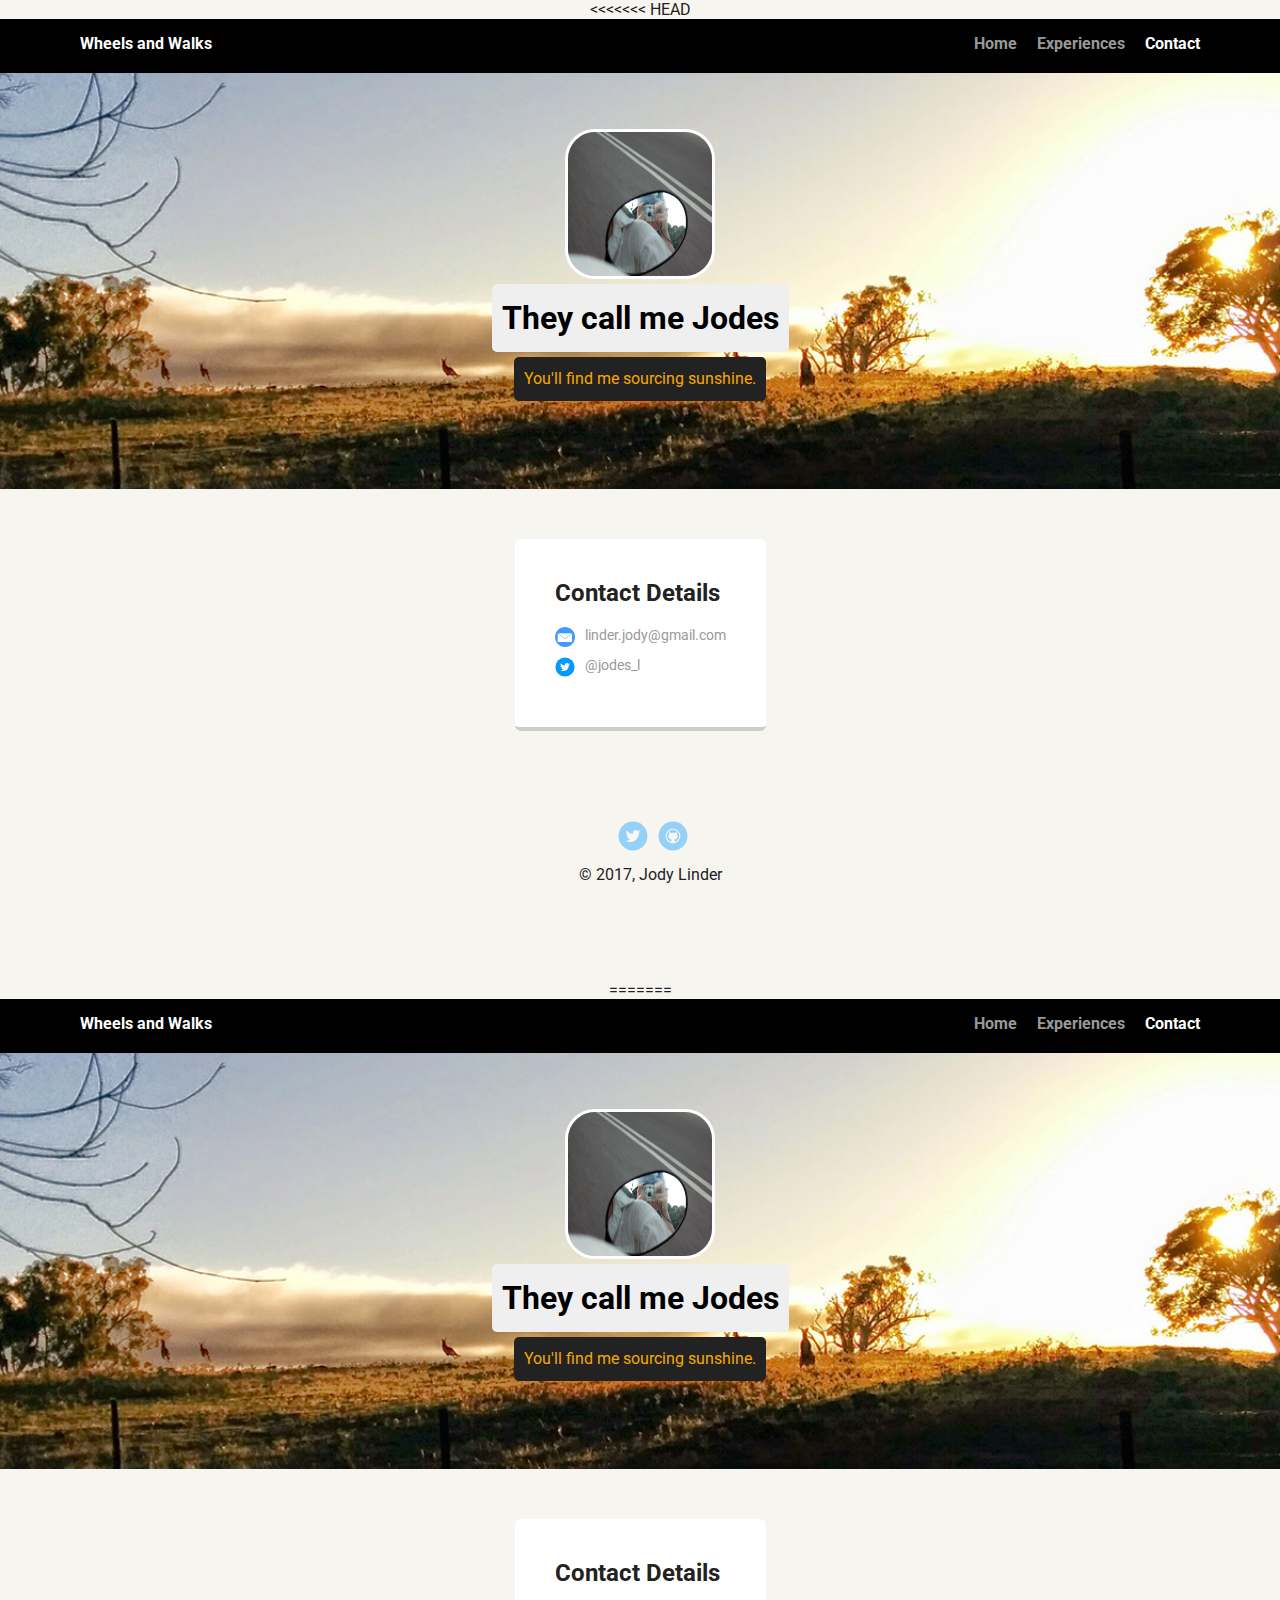
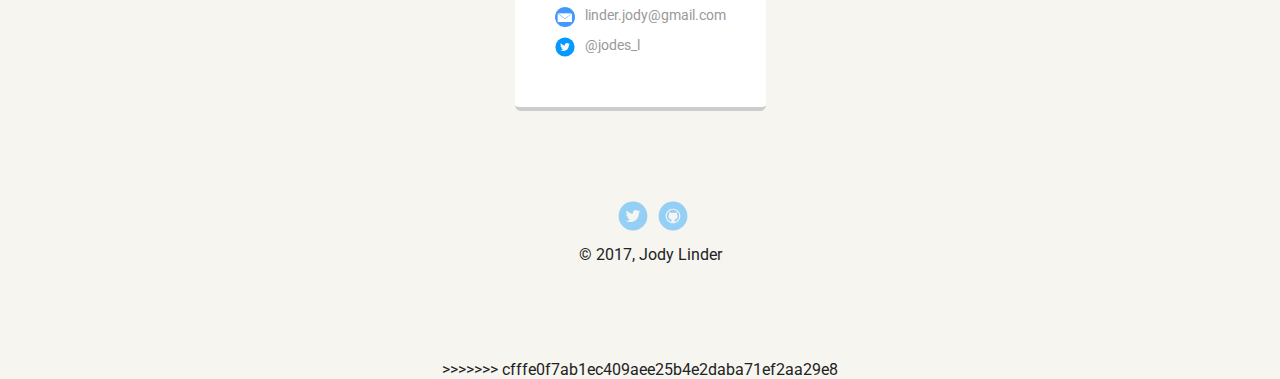
==== Contact.html @ a6c90b96 "added project files to github" ====
<<<<<<< HEAD
<!doctype html>
<html lang="en">
<head>
  <meta charset="utf-8">
  <title>Wheels and Walks</title>
  <meta name="viewport" content="width=device-width, initial-scale=1.0">
  <link rel="stylesheet" href="styles.css">
  <link href="https://fonts.googleapis.com/css?family=Muli%7CRoboto:400,300,500,700,900" rel="stylesheet"></head>
  <body>

   <div class="main-nav">
        <ul class="nav">
          <li class="name">Wheels and Walks</li>
          <li><a href="index.html">Home</a></li>
          <li><a href="experiences.html" >Experiences</a></li>
		  <li><a href="Contact.html" class="selected">Contact</a></li>
		  
        </ul>
    </div>

    <header>
      <img src="images/profile3.png" alt="Photograph of Jody Linder" class="profile-image">
      <h1 class="tag name">They call me Jodes</h1>
      <p class="tag location">You'll find me sourcing sunshine.</p>
    </header>
	
	<main class="flex">
	  	  
	  <div class="contact">	
			<h2>Contact Details</h2>
			<ul class="contact-info">
				<li class="mail"><a href="mailto:linder.jody@gmail.com">linder.jody@gmail.com</a><li>
				<li class="tweet"><a href="http://twitter.com/intent/tweet?screen_name=jodes_l" target="_blank">@jodes_l</a></li>
	  </ul>
	  </div>	
		      
	  </main>
    <footer>
      <ul>
        <li><a href="https://twitter.com/jodes_l?lang=en" target="_blank" class="social twitter">Twitter</a></li>       
        <li><a href="https://github.com/Ruku3" target="_blank" class="social github">Github</a></li>
      </ul>
      <p class="copyright">&copy; 2017, Jody Linder</p>
    </footer>
  </body>
  </html>
=======
<!doctype html>
<html lang="en">
<head>
  <meta charset="utf-8">
  <title>Wheels and Walks</title>
  <meta name="viewport" content="width=device-width, initial-scale=1.0">
  <link rel="stylesheet" href="styles.css">
  <link href="https://fonts.googleapis.com/css?family=Muli%7CRoboto:400,300,500,700,900" rel="stylesheet"></head>
  <body>

   <div class="main-nav">
        <ul class="nav">
          <li class="name">Wheels and Walks</li>
          <li><a href="index.html">Home</a></li>
          <li><a href="experiences.html" >Experiences</a></li>
		  <li><a href="Contact.html" class="selected">Contact</a></li>
		  
        </ul>
    </div>

    <header>
      <img src="images/profile3.png" alt="Photograph of Jody Linder" class="profile-image">
      <h1 class="tag name">They call me Jodes</h1>
      <p class="tag location">You'll find me sourcing sunshine.</p>
    </header>
	
	<main class="flex">
	  	  
	  <div class="contact">	
			<h2>Contact Details</h2>
			<ul class="contact-info">
				<li class="mail"><a href="mailto:linder.jody@gmail.com">linder.jody@gmail.com</a><li>
				<li class="tweet"><a href="http://twitter.com/intent/tweet?screen_name=jodes_l" target="_blank">@jodes_l</a></li>
	  </ul>
	  </div>	
		      
	  </main>
    <footer>
      <ul>
        <li><a href="https://twitter.com/jodes_l?lang=en" target="_blank" class="social twitter">Twitter</a></li>       
        <li><a href="https://github.com/Ruku3" target="_blank" class="social github">Github</a></li>
      </ul>
      <p class="copyright">&copy; 2017, Jody Linder</p>
    </footer>
  </body>
  </html>
>>>>>>> cfffe0f7ab1ec409aee25b4e2daba71ef2aa29e8
---- styles.css ----
/*************************
 Global layout setup
*************************/
* { 
  box-sizing: border-box;
}
  
body {
  margin: 0;
  padding: 0;
  text-align: center;
  font-family: 'Roboto', sans-serif;
  color: #222;
  background: #f7f5f0;
}
/*************************
 Link Styles
*************************/

a {
  text-decoration: none;
  color: #999;
}
a:hover {
  color: #6633ff;
}

/*************************
 Section Styles
*************************/

.main-nav {
  width: 100%;
  background: black;
  min-height: 30px;
  padding: 10px;
  position: fixed;
  text-align: center;
}
.nav {
  display: flex;
  justify-content: space-around;
  font-weight: 700;
  list-style-type: none;
  margin: 0 auto;
  padding: 0;
}

.nav .name {
    display: block;
    margin-right: auto;
    color: white;
}
.nav li {
  padding: 5px 10px 10px 10px;
}
.nav a {
  transition: all .5s;
}
.nav a.selected, nav a:hover {
  color: white
}

header {
  text-align: center;
  background: url('images/background2.png') no-repeat top center ;
  background-size: cover;
  overflow: hidden;
  padding-top: 60px;
}
header {
  line-height: 1.5;
}
header .profile-image {
  margin-top: 50px;
  width: 150px;
  height: 150px;
  border-radius: 20%;
  border: 3px solid white;
  transition: all .6s;
  
}

header .profile-image:hover {
  transform: scale(1.1) rotate(2deg);
   
}

.tag {
  background-color: #efefef;
  color: black;
  padding: 10px;
  border-radius: 5px;
  display: table;
  margin: 5px auto;
} 
.location {
  background-color: #222;
  color: #f6a801;
}
.card {
  margin: 30px;
  padding: 20px 40px 40px;
  max-width: 500px;
  text-align: left;
  background: #fff;
  border-bottom: 4px solid #ccc;
  border-radius: 6px;
  transition: all .5s;
}
.card:hover {
  border-color: #f6a801;
}

ul.skills {
  padding: 0;
  text-align: left;
}

.skills li {
  border-radius: 6px;
  display: inline-block;
  background: #f6a801;
  color: white;
  padding: 5px 10px;
  margin: 2px;
}

.skills li:nth-child(odd) {
  background: #3297ac;
}

footer {
  width: 100%;
  min-height: 30px;
  padding: 20px 0 40px 20px;
}

/*************************
 Footer
*************************/


footer .copyright {
  top: -8px;
  font-size: .75em;
}

footer ul {
  list-style-type: none;
  margin: 0;
  padding: 0;
}

footer ul li {
  display: inline-block;
}

a.social {
  display: inline-block;
  text-indent: -9999px;
  margin-left: 5px;
  width: 30px;
  height: 30px;
  background-size: 30px 30px;
  opacity: .4;
  transition: all .5s;
}
a.twitter {
  background-image: url(images/twitter.svg);
}

a.github {
  background-image: url(images/github.svg);
}
a.social:hover {
  opacity: 1;
}
.clearfix {
  clear: both;
}

/*************************
 Page: Contact
*************************/

.contact {
  margin: 30px;
  padding: 20px 40px 40px;
  max-width: 500px;
  text-align: left;
  background: #fff;
  border-bottom: 4px solid #ccc;
  border-radius: 6px;
  transition: all .5s;
}
.contact:hover {
  border-color: #f6a801;
}


.contact-info {
	list-style: none;
	padding: 0;
	margin: 0;
	font-size: 0.9em;
	text-align: left;
	
}

.contact-info a {
	display: block;
	min-height: 20px;
	background-repeat: no-repeat;
	background-size: 20px 20px;
	padding: 0 0 0 30px;
	margin: 0 0 10px;
	
}

.contact-info li.mail a{
	background-image: url('images/mail.ico');
	
}

.contact-info li.tweet a {
	background-image: url('images/twitter.svg');	
}

/*************************
 Page: Experiences
*************************/


.img {
  display: inline-block;
  margin-top: 75px;
  margin-bottom: 75px;
  height: 250px; 
  padding: 10px 0 0 10px;
  
   
	
}


/***************************
  Styles for larger screens.
****************************/
@media screen and (min-width: 720px) {
  
  .flex {
      display: -ms-flexbox;      /* TWEENER - IE 10 */
      display: flex; 
      max-width: 1200px;
      -ms-flex-pack: distribute;
      justify-content: space-around;
      margin: 0 auto;
  }

  header {
    min-height: 470px;
  }

  .nav {
    max-width: 1200px;
    padding: 0 30px;
  }


  main {
    padding-top: 20px;
  }

  main p {
    line-height: 1.6em;
  }

  footer {
    font-size: 1.3em;
    max-width: 1200px;
    margin: 40px auto;
  }

}
---- styles.css ----
/*************************
 Global layout setup
*************************/
* { 
  box-sizing: border-box;
}
  
body {
  margin: 0;
  padding: 0;
  text-align: center;
  font-family: 'Roboto', sans-serif;
  color: #222;
  background: #f7f5f0;
}
/*************************
 Link Styles
*************************/

a {
  text-decoration: none;
  color: #999;
}
a:hover {
  color: #6633ff;
}

/*************************
 Section Styles
*************************/

.main-nav {
  width: 100%;
  background: black;
  min-height: 30px;
  padding: 10px;
  position: fixed;
  text-align: center;
}
.nav {
  display: flex;
  justify-content: space-around;
  font-weight: 700;
  list-style-type: none;
  margin: 0 auto;
  padding: 0;
}

.nav .name {
    display: block;
    margin-right: auto;
    color: white;
}
.nav li {
  padding: 5px 10px 10px 10px;
}
.nav a {
  transition: all .5s;
}
.nav a.selected, nav a:hover {
  color: white
}

header {
  text-align: center;
  background: url('images/background2.png') no-repeat top center ;
  background-size: cover;
  overflow: hidden;
  padding-top: 60px;
}
header {
  line-height: 1.5;
}
header .profile-image {
  margin-top: 50px;
  width: 150px;
  height: 150px;
  border-radius: 20%;
  border: 3px solid white;
  transition: all .6s;
  
}

header .profile-image:hover {
  transform: scale(1.1) rotate(2deg);
   
}

.tag {
  background-color: #efefef;
  color: black;
  padding: 10px;
  border-radius: 5px;
  display: table;
  margin: 5px auto;
} 
.location {
  background-color: #222;
  color: #f6a801;
}
.card {
  margin: 30px;
  padding: 20px 40px 40px;
  max-width: 500px;
  text-align: left;
  background: #fff;
  border-bottom: 4px solid #ccc;
  border-radius: 6px;
  transition: all .5s;
}
.card:hover {
  border-color: #f6a801;
}

ul.skills {
  padding: 0;
  text-align: left;
}

.skills li {
  border-radius: 6px;
  display: inline-block;
  background: #f6a801;
  color: white;
  padding: 5px 10px;
  margin: 2px;
}

.skills li:nth-child(odd) {
  background: #3297ac;
}

footer {
  width: 100%;
  min-height: 30px;
  padding: 20px 0 40px 20px;
}

/*************************
 Footer
*************************/


footer .copyright {
  top: -8px;
  font-size: .75em;
}

footer ul {
  list-style-type: none;
  margin: 0;
  padding: 0;
}

footer ul li {
  display: inline-block;
}

a.social {
  display: inline-block;
  text-indent: -9999px;
  margin-left: 5px;
  width: 30px;
  height: 30px;
  background-size: 30px 30px;
  opacity: .4;
  transition: all .5s;
}
a.twitter {
  background-image: url(images/twitter.svg);
}

a.github {
  background-image: url(images/github.svg);
}
a.social:hover {
  opacity: 1;
}
.clearfix {
  clear: both;
}

/*************************
 Page: Contact
*************************/

.contact {
  margin: 30px;
  padding: 20px 40px 40px;
  max-width: 500px;
  text-align: left;
  background: #fff;
  border-bottom: 4px solid #ccc;
  border-radius: 6px;
  transition: all .5s;
}
.contact:hover {
  border-color: #f6a801;
}


.contact-info {
	list-style: none;
	padding: 0;
	margin: 0;
	font-size: 0.9em;
	text-align: left;
	
}

.contact-info a {
	display: block;
	min-height: 20px;
	background-repeat: no-repeat;
	background-size: 20px 20px;
	padding: 0 0 0 30px;
	margin: 0 0 10px;
	
}

.contact-info li.mail a{
	background-image: url('images/mail.ico');
	
}

.contact-info li.tweet a {
	background-image: url('images/twitter.svg');	
}

/*************************
 Page: Experiences
*************************/


.img {
  display: inline-block;
  margin-top: 75px;
  margin-bottom: 75px;
  height: 250px; 
  padding: 10px 0 0 10px;
  
   
	
}


/***************************
  Styles for larger screens.
****************************/
@media screen and (min-width: 720px) {
  
  .flex {
      display: -ms-flexbox;      /* TWEENER - IE 10 */
      display: flex; 
      max-width: 1200px;
      -ms-flex-pack: distribute;
      justify-content: space-around;
      margin: 0 auto;
  }

  header {
    min-height: 470px;
  }

  .nav {
    max-width: 1200px;
    padding: 0 30px;
  }


  main {
    padding-top: 20px;
  }

  main p {
    line-height: 1.6em;
  }

  footer {
    font-size: 1.3em;
    max-width: 1200px;
    margin: 40px auto;
  }

}
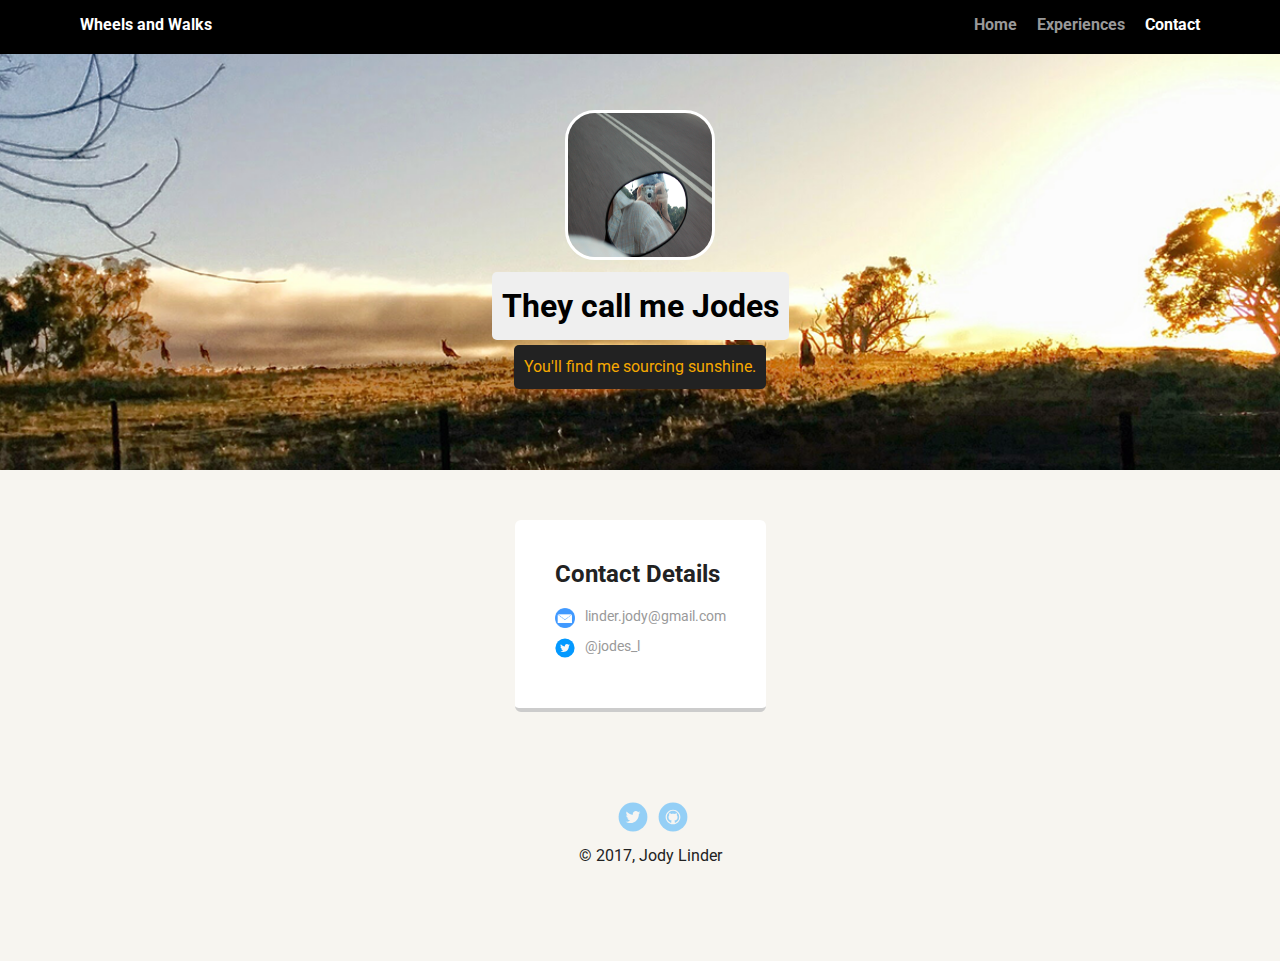
==== commit 6b18007c: "updated duplicated code contact.html" ====
--- a/Contact.html
+++ b/Contact.html
@@ -1,4 +1,3 @@
-<<<<<<< HEAD
 <!doctype html>
 <html lang="en">
 <head>
@@ -45,51 +44,3 @@
     </footer>
   </body>
   </html>
-=======
-<!doctype html>
-<html lang="en">
-<head>
-  <meta charset="utf-8">
-  <title>Wheels and Walks</title>
-  <meta name="viewport" content="width=device-width, initial-scale=1.0">
-  <link rel="stylesheet" href="styles.css">
-  <link href="https://fonts.googleapis.com/css?family=Muli%7CRoboto:400,300,500,700,900" rel="stylesheet"></head>
-  <body>
-
-   <div class="main-nav">
-        <ul class="nav">
-          <li class="name">Wheels and Walks</li>
-          <li><a href="index.html">Home</a></li>
-          <li><a href="experiences.html" >Experiences</a></li>
-		  <li><a href="Contact.html" class="selected">Contact</a></li>
-		  
-        </ul>
-    </div>
-
-    <header>
-      <img src="images/profile3.png" alt="Photograph of Jody Linder" class="profile-image">
-      <h1 class="tag name">They call me Jodes</h1>
-      <p class="tag location">You'll find me sourcing sunshine.</p>
-    </header>
-	
-	<main class="flex">
-	  	  
-	  <div class="contact">	
-			<h2>Contact Details</h2>
-			<ul class="contact-info">
-				<li class="mail"><a href="mailto:linder.jody@gmail.com">linder.jody@gmail.com</a><li>
-				<li class="tweet"><a href="http://twitter.com/intent/tweet?screen_name=jodes_l" target="_blank">@jodes_l</a></li>
-	  </ul>
-	  </div>	
-		      
-	  </main>
-    <footer>
-      <ul>
-        <li><a href="https://twitter.com/jodes_l?lang=en" target="_blank" class="social twitter">Twitter</a></li>       
-        <li><a href="https://github.com/Ruku3" target="_blank" class="social github">Github</a></li>
-      </ul>
-      <p class="copyright">&copy; 2017, Jody Linder</p>
-    </footer>
-  </body>
-  </html>
->>>>>>> cfffe0f7ab1ec409aee25b4e2daba71ef2aa29e8
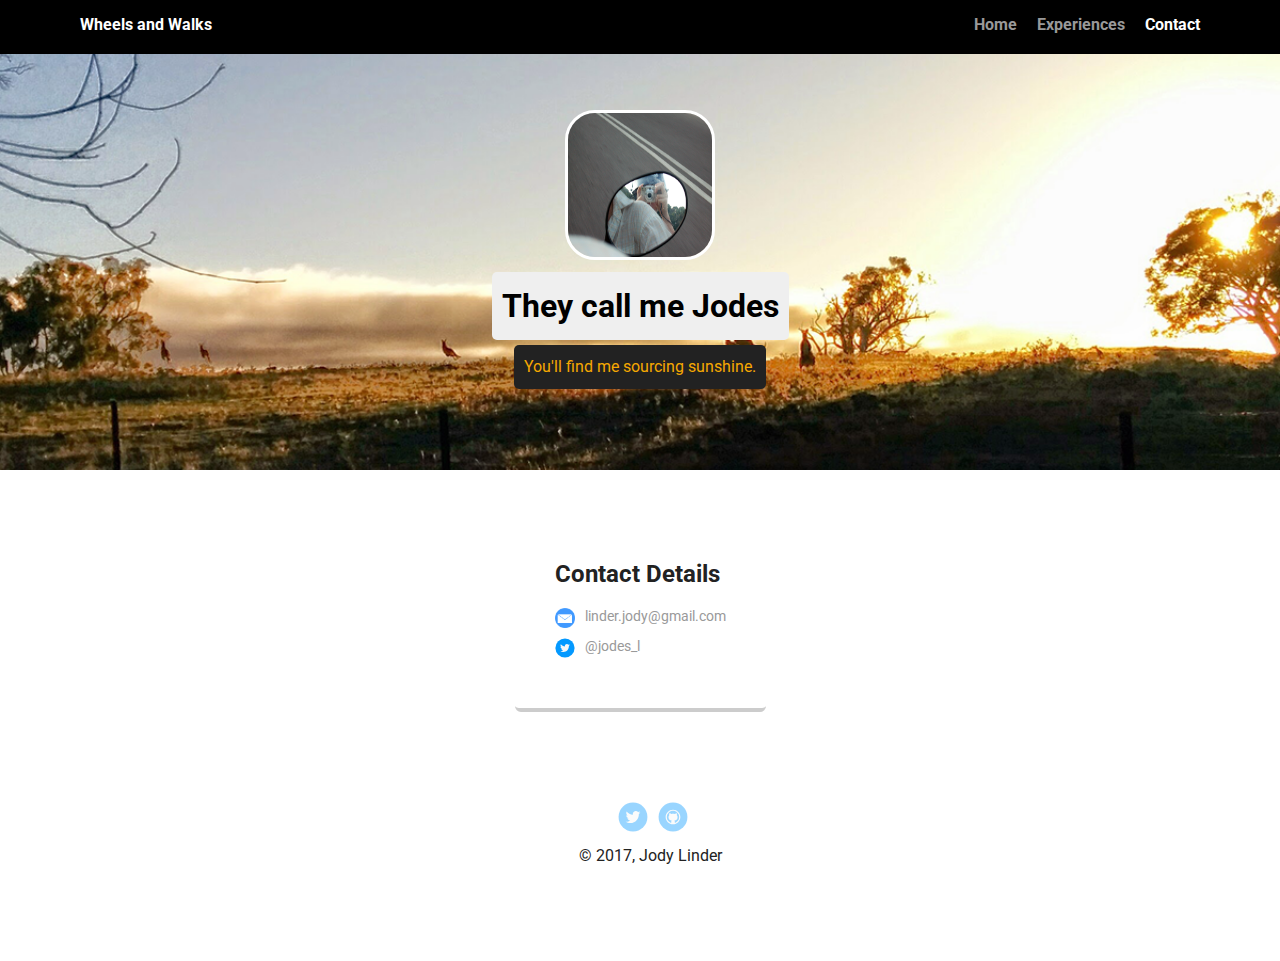
==== commit dd4058e6: "changed class 'contact' back to class 'card'" ====
--- a/Contact.html
+++ b/Contact.html
@@ -26,7 +26,7 @@
 	
 	<main class="flex">
 	  	  
-	  <div class="contact">	
+	  <div class="card">	
 			<h2>Contact Details</h2>
 			<ul class="contact-info">
 				<li class="mail"><a href="mailto:linder.jody@gmail.com">linder.jody@gmail.com</a><li>
--- a/styles.css
+++ b/styles.css
@@ -11,7 +11,7 @@
   text-align: center;
   font-family: 'Roboto', sans-serif;
   color: #222;
-  background: #f7f5f0;
+  background: #fff;
 }
 /*************************
  Link Styles
